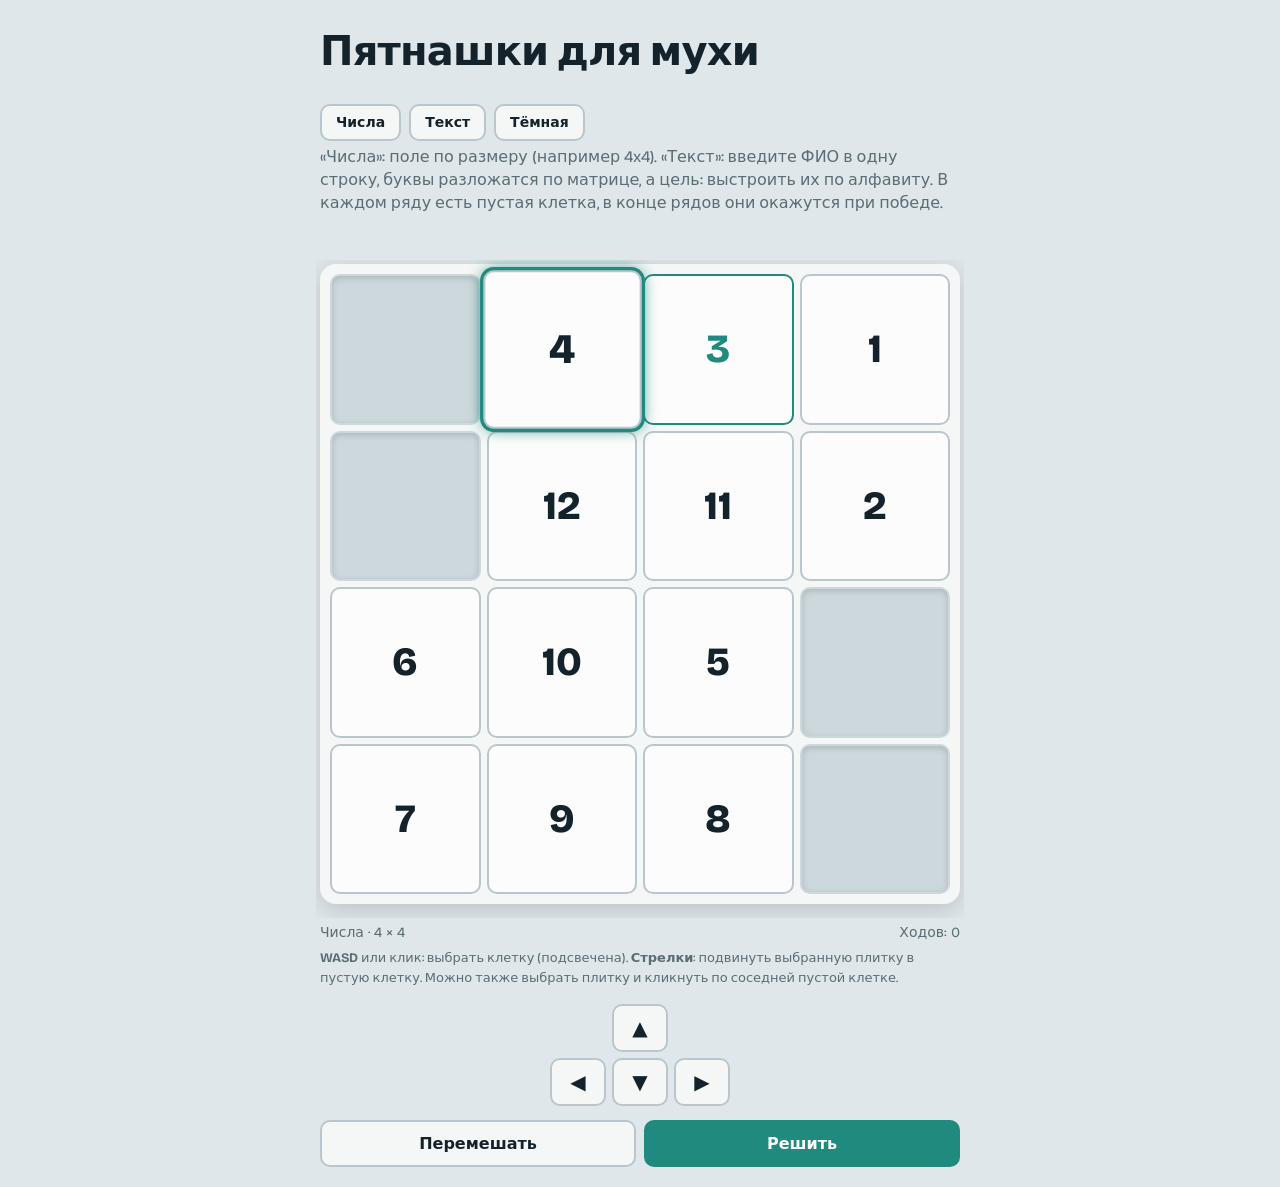
==== index.html @ fc421685 "Add files via upload" ====
<!DOCTYPE html>
<html lang="ru">
<head>
<meta charset="utf-8">
<meta name="viewport" content="width=device-width, initial-scale=1, viewport-fit=cover">
<title>Пятнашки для мухи</title>
<!--
  CHANGELOG
  - Добавлена тёмная тема: переключатель в шапке + автоопределение по prefers-color-scheme,
    выбор запоминается в localStorage. (Dark theme added.)
  - Отдельные меню «Числа» и «Текст»: можно свободно переключаться между режимами.
  - Текст: одна строка (например, ФИО) -> split на буквы -> буквы по индексам раскладываются
    в матрицу; цель: расставить буквы в алфавитном порядке. Регистр всегда ВЕРХНИЙ.
    Размер матрицы подбирается автоматически по количеству букв.
  - Управление: WASD / клик выбирают клетку (курсор), стрелки двигают выбранную плитку,
    есть экранные стрелки для телефонов.
-->
<link rel="stylesheet" href="https://fonts.googleapis.com/css2?family=Bricolage+Grotesque:wght@500;700;800&display=swap">
<style>
/* Светлая тема (по умолчанию) */
:root{--bg:#dfe7ea;--panel:#f4f7f6;--ink:#14232b;--muted:#5b6c74;--tile:#fbfcfb;--tile-edge:#b9c7cc;--hole:#cdd8dc;--accent:#1f8a7d;--accent-ink:#fff;--warn:#b3402f;--shadow:rgba(20,35,43,.18);color-scheme:light}
/* Тёмная тема: выбрана пользователем или системой */
:root[data-theme="dark"]{--bg:#0f1a1f;--panel:#17262d;--ink:#e6eef0;--muted:#8fa3ab;--tile:#223841;--tile-edge:#34505b;--hole:#0c1519;--accent:#47c2b2;--accent-ink:#06211d;--warn:#ff8f7a;--shadow:rgba(0,0,0,.5);color-scheme:dark}
@media (prefers-color-scheme:dark){:root:not([data-theme]){--bg:#0f1a1f;--panel:#17262d;--ink:#e6eef0;--muted:#8fa3ab;--tile:#223841;--tile-edge:#34505b;--hole:#0c1519;--accent:#47c2b2;--accent-ink:#06211d;--warn:#ff8f7a;--shadow:rgba(0,0,0,.5);color-scheme:dark}}
*{box-sizing:border-box}
html,body{margin:0}
body{background:var(--bg);color:var(--ink);font-family:"Bricolage Grotesque",system-ui,-apple-system,"Segoe UI",sans-serif;min-height:100vh;padding:max(20px,env(safe-area-inset-top)) 16px max(20px,env(safe-area-inset-bottom));display:flex;justify-content:center;transition:background .2s,color .2s}
main{width:100%;max-width:640px;min-width:0}
.top{display:flex;justify-content:space-between;align-items:start;gap:12px;flex-wrap:wrap}
h1{font-size:clamp(28px,6vw,40px);font-weight:800;letter-spacing:-.02em;margin:8px 0 4px}
.tools{display:flex;gap:8px;flex-wrap:wrap;margin-top:12px}
.lead{color:var(--muted);margin:4px 0 16px;line-height:1.45}
input[type=text]{font:inherit;font-size:18px;font-weight:700;color:var(--ink);background:var(--bg);border:2px solid var(--tile-edge);border-radius:10px;padding:10px 12px;width:100%}
#fio{text-transform:uppercase}
input:focus-visible,button:focus-visible{outline:3px solid var(--accent);outline-offset:2px}
button{font:inherit;font-weight:700;border-radius:10px;padding:12px 18px;cursor:pointer;background:var(--panel);color:var(--ink);border:2px solid var(--tile-edge)}
button.primary{background:var(--accent);color:var(--accent-ink);border-color:var(--accent)}
button.small{padding:8px 14px;font-size:14px}
button:active{transform:translateY(1px)}
button:disabled{opacity:.5;cursor:not-allowed}
#msg{min-height:1.4em;margin:0 0 10px;font-size:14px;color:var(--muted)}
#msg.err{color:var(--warn)}
#msg.win{color:var(--accent);font-weight:700}
#wrap{overflow-x:auto;padding:4px 4px 14px;margin:0 -4px}
#board{display:grid;gap:6px;padding:10px;background:var(--panel);border-radius:16px;box-shadow:0 6px 24px var(--shadow);user-select:none;-webkit-user-select:none}
.cell{aspect-ratio:1;min-width:0;border-radius:10px;display:flex;align-items:center;justify-content:center;text-align:center;overflow:hidden;font-weight:800;font-size:var(--fs,24px);line-height:1;background:var(--tile);border:2px solid var(--tile-edge);cursor:pointer;transition:transform .12s,box-shadow .12s}
.cell.ok{border-color:var(--accent);color:var(--accent)}
.cell.hole{background:var(--hole);border-color:transparent;box-shadow:inset 0 2px 6px var(--shadow)}
.cell.sel{box-shadow:0 0 0 3px var(--accent),0 0 14px var(--accent);transform:scale(1.05);z-index:1;position:relative}
.cell.hole.sel{box-shadow:inset 0 0 0 3px var(--accent),0 0 10px var(--accent);transform:none}
.hint{margin:8px 0 0;font-size:13px;color:var(--muted);line-height:1.5}
.status{display:flex;justify-content:space-between;gap:12px;margin-top:6px;font-size:14px;color:var(--muted);flex-wrap:wrap}
.actions{display:flex;gap:8px;margin-top:14px;flex-wrap:wrap}
.actions button{flex:1 1 140px}
.pad{display:grid;grid-template-columns:repeat(3,56px);grid-template-rows:repeat(2,48px);gap:6px;margin:16px auto 0;justify-content:center}
.pad button{padding:0;font-size:20px}
.pad .up{grid-column:2;grid-row:1}.pad .lt{grid-column:1;grid-row:2}.pad .dn{grid-column:2;grid-row:2}.pad .rt{grid-column:3;grid-row:2}
.overlay{position:fixed;inset:0;background:rgba(5,12,15,.6);display:none;align-items:center;justify-content:center;padding:20px;z-index:10}
.overlay.open{display:flex}
.dialog{background:var(--panel);border-radius:20px;padding:24px;width:100%;max-width:360px;text-align:center;box-shadow:0 20px 60px var(--shadow)}
.dialog.wide{max-width:520px;text-align:left;max-height:90vh;overflow:auto}
.dialog h2{margin:0 0 6px;font-size:22px}
.dialog p{margin:0 0 14px;color:var(--muted);line-height:1.4}
#preview,#sizeInfo{margin:12px 0;padding:10px;border-radius:10px;background:var(--bg);font-size:14px;color:var(--muted)}
#preview .lbl{margin-top:8px}
#preview .prow{display:flex;flex-wrap:wrap;gap:4px;margin-top:4px}
#preview .chip{padding:1px 6px;border-radius:6px;background:var(--tile);border:1px solid var(--tile-edge);color:var(--ink);font-weight:700;text-align:center;min-width:26px}
#preview .chip small{display:block;font-size:10px;font-weight:500;color:var(--muted)}
#preview .size,#sizeInfo{color:var(--ink);font-weight:700}
#preview.bad .size,#sizeInfo.bad{color:var(--warn)}
.row-btns{display:flex;gap:8px;flex-wrap:wrap}
.row-btns button{flex:1 1 140px}
.sky{position:relative;height:150px;margin-bottom:10px}
#fly{position:absolute;left:50%;top:50%;width:64px;height:64px;margin:-32px 0 0 -32px;animation:orbit 2.4s linear infinite}
#fly svg{width:100%;height:100%;display:block;animation:bob .5s ease-in-out infinite}
.wing{transform-origin:32px 30px;animation:flap .08s linear infinite alternate}
.wing.r{animation-direction:alternate-reverse}
@keyframes orbit{0%{transform:translate(55px,0) rotate(90deg)}25%{transform:translate(0,38px) rotate(180deg)}50%{transform:translate(-55px,0) rotate(270deg)}75%{transform:translate(0,-38px) rotate(360deg)}100%{transform:translate(55px,0) rotate(450deg)}}
@keyframes bob{50%{transform:translateY(-4px)}}
@keyframes flap{from{transform:scaleY(1)}to{transform:scaleY(.35)}}
.track{height:6px;border-radius:3px;background:var(--hole);overflow:hidden;margin-bottom:18px}
.track i{display:block;height:100%;width:35%;background:var(--accent);border-radius:3px;animation:slide 1.3s ease-in-out infinite}
@keyframes slide{0%{margin-left:-35%}100%{margin-left:100%}}
#dialog.done #fly,#dialog.done .track,#dialog.done .sky{display:none}
@media (prefers-reduced-motion:reduce){#fly,#fly svg,.wing,.cell,.track i{animation:none!important;transition:none!important}}
</style>
</head>
<body>
<main>
  <div class="top">
    <h1>Пятнашки для мухи</h1>
    <div class="tools">
      <button id="numBtn" class="small" type="button">Числа</button>
      <button id="textBtn" class="small" type="button">Текст</button>
      <button id="themeBtn" class="small" type="button" aria-label="Переключить тему"></button>
    </div>
  </div>
  <p class="lead">«Числа»: поле по размеру (например 4x4). «Текст»: введите ФИО в одну строку, буквы разложатся по матрице, а цель: выстроить их по алфавиту. В каждом ряду есть пустая клетка, в конце рядов они окажутся при победе.</p>

  <p id="msg" role="status"></p>
  <div id="wrap"><div id="board" aria-label="Игровое поле"></div></div>
  <div class="status"><span id="mode"></span><span>Ходов: <span id="moves">0</span></span></div>
  <p class="hint"><b>WASD</b> или клик: выбрать клетку (подсвечена). <b>Стрелки</b>: подвинуть выбранную плитку в пустую клетку. Можно также выбрать плитку и кликнуть по соседней пустой клетке.</p>

  <div class="pad" aria-label="Экранные стрелки для выбранной плитки">
    <button class="up" data-d="up" type="button" aria-label="Плитка вверх">▲</button>
    <button class="lt" data-d="left" type="button" aria-label="Плитка влево">◀</button>
    <button class="dn" data-d="down" type="button" aria-label="Плитка вниз">▼</button>
    <button class="rt" data-d="right" type="button" aria-label="Плитка вправо">▶</button>
  </div>

  <div class="actions">
    <button id="shuffle" type="button">Перемешать</button>
    <button id="solve" class="primary" type="button">Решить</button>
  </div>
</main>

<!-- Меню «Числа» -->
<div id="numMenu" class="overlay" role="dialog" aria-modal="true" aria-labelledby="numTitle">
  <form class="dialog wide" id="numForm">
    <h2 id="numTitle">Поле из чисел</h2>
    <p>Введите размер: «4x4», «3x5» или просто «4». Формат: строки x столбцы.</p>
    <input id="size" type="text" value="4x4" autocomplete="off" spellcheck="false" aria-label="Размер поля">
    <div id="sizeInfo"></div>
    <div class="row-btns">
      <button id="applyNum" class="primary" type="submit">Создать поле</button>
      <button id="closeNum" type="button">Закрыть</button>
    </div>
  </form>
</div>

<!-- Меню «Текст» -->
<form id="textMenu" class="overlay" role="dialog" aria-modal="true" aria-labelledby="textTitle">
  <div class="dialog wide">
    <h2 id="textTitle">Поле из текста</h2>
    <p>Введите ФИО в одну строку. Оно разобьётся на буквы (верхний регистр), буквы встанут в матрицу по индексам, а цель: расставить их в алфавитном порядке.</p>
    <input id="fio" type="text" value="ИВАНОВ ИВАН ИВАНОВИЧ" autocomplete="off" spellcheck="false" aria-label="Строка с ФИО">
    <div id="preview"></div>
    <div class="row-btns">
      <button id="applyText" class="primary" type="submit">Создать поле</button>
      <button id="closeText" type="button">Закрыть</button>
    </div>
  </div>
</form>

<!-- Окно «муха думает» -->
<div id="modal" class="overlay" role="dialog" aria-modal="true" aria-labelledby="mtitle">
  <div class="dialog" id="dialog">
    <div class="sky">
      <div id="fly">
        <svg viewBox="0 0 64 64" aria-hidden="true">
          <g class="wing"><ellipse cx="18" cy="24" rx="15" ry="8" fill="#9fd6e8" fill-opacity=".75" stroke="#5b8fa3" transform="rotate(-25 18 24)"/></g>
          <g class="wing r"><ellipse cx="46" cy="24" rx="15" ry="8" fill="#9fd6e8" fill-opacity=".75" stroke="#5b8fa3" transform="rotate(25 46 24)"/></g>
          <ellipse cx="32" cy="42" rx="10" ry="15" fill="#2a3a3f"/>
          <ellipse cx="32" cy="26" rx="9" ry="8" fill="#3b4f55"/>
          <circle cx="27" cy="22" r="5" fill="#c8392b"/><circle cx="37" cy="22" r="5" fill="#c8392b"/>
          <circle cx="26" cy="21" r="1.4" fill="#fff"/><circle cx="36" cy="21" r="1.4" fill="#fff"/>
        </svg>
      </div>
    </div>
    <h2 id="mtitle">Муха думает</h2>
    <p id="mtext">Ищет решение, это может занять время.</p>
    <div class="track"><i></i></div>
    <button id="cancel" type="button" style="width:100%">Отмена</button>
  </div>
</div>

<script>
(function(){
  var MAX_ROWS=12, MAX_NUM_COLS=12, MAX_LETTERS=120, MIN_CELL=34;
  var rows=4, cols=4, goal=[], grid=[], moves=0, solving=null, sel=[0,0];
  var textMode=false, startRows=null, modeLabel='Числа';
  var $=function(id){return document.getElementById(id)};
  var board=$('board'), msg=$('msg'), root=document.documentElement;
  function say(t,cls){msg.textContent=t||'';msg.className=cls||''}
  function openDlg(id){$(id).classList.add('open')}
  function closeDlg(id){$(id).classList.remove('open')}

  /* ---------- Тема (светлая / тёмная) ---------- */
  function applyTheme(t){
    root.setAttribute('data-theme',t);
    $('themeBtn').textContent=t==='dark'?'Светлая':'Тёмная';
  }
  var saved=null;
  try{saved=localStorage.getItem('theme')}catch(e){}
  applyTheme(saved||(window.matchMedia&&matchMedia('(prefers-color-scheme:dark)').matches?'dark':'light'));
  $('themeBtn').addEventListener('click',function(){
    var t=root.getAttribute('data-theme')==='dark'?'light':'dark';
    applyTheme(t);
    try{localStorage.setItem('theme',t)}catch(e){}
  });

  /* ---------- Цель и генерация ---------- */
  function setGoal(goalRows){
    rows=goalRows.length;
    cols=Math.max.apply(null,goalRows.map(function(r){return r.length}))+1;  // +1 = пустая клетка
    goal=goalRows.map(function(r){var row=r.slice();while(row.length<cols)row.push('');return row});
  }
  function numberGoal(r,c){
    var k=1,out=[];
    for(var i=0;i<r;i++){var row=[];for(var j=0;j<c-1;j++)row.push(String(k++));out.push(row)}
    return out;
  }
  function isSolved(){
    for(var i=0;i<rows;i++)for(var j=0;j<cols;j++) if(grid[i][j]!==goal[i][j]) return false;
    return true;
  }
  function firstTile(){
    for(var i=0;i<rows;i++)for(var j=0;j<cols;j++) if(grid[i][j]!=='') return [i,j];
    return [0,0];
  }
  // случайно расставляет пустые клетки внутри ряда; плитки идут в заданном порядке
  function placeRow(tiles){
    var blanks=cols-tiles.length,pos=[],j;
    for(j=0;j<cols;j++)pos.push(j);
    for(j=cols-1;j>0;j--){var q=Math.floor(Math.random()*(j+1));var t=pos[j];pos[j]=pos[q];pos[q]=t}
    var isBlank={};for(j=0;j<blanks;j++)isBlank[pos[j]]=true;
    var row=[],k=0;
    for(j=0;j<cols;j++) row.push(isBlank[j]?'':tiles[k++]);
    return row;
  }
  function generate(){
    var i,j;
    if(textMode){
      // буквы идут по индексам слева направо, сверху вниз; пустые клетки случайно
      grid=startRows.map(placeRow);
    }else{
      var pool=[];
      goal.forEach(function(r){r.forEach(function(v){if(v)pool.push(v)})});
      for(i=pool.length-1;i>0;i--){j=Math.floor(Math.random()*(i+1));var t=pool[i];pool[i]=pool[j];pool[j]=t}
      var k=0;grid=[];
      for(i=0;i<rows;i++){
        var cnt=0;goal[i].forEach(function(v){if(v)cnt++});
        grid.push(placeRow(pool.slice(k,k+cnt)));k+=cnt;
      }
      if(isSolved()&&pool.length>2) return generate();
    }
    moves=0;sel=firstTile();
  }

  /* ---------- Отрисовка ---------- */
  function render(){
    board.style.gridTemplateColumns='repeat('+cols+',minmax('+MIN_CELL+'px,1fr))';
    board.style.minWidth=(cols*MIN_CELL+(cols-1)*6+20)+'px';
    board.innerHTML='';
    var maxLen=1;
    for(var i=0;i<rows;i++)for(var j=0;j<cols;j++){
      var v=grid[i][j],d=document.createElement('div');
      d.dataset.i=i;d.dataset.j=j;
      d.className='cell'+(v===''?' hole':(v===goal[i][j]?' ok':''))+(sel[0]===i&&sel[1]===j?' sel':'');
      if(v!==''){d.textContent=v;if(v.length>maxLen)maxLen=v.length}
      board.appendChild(d);
    }
    var cw=(board.clientWidth-20-6*(cols-1))/cols;
    board.style.setProperty('--fs',Math.max(11,Math.min(40,cw/(maxLen*0.62+0.9)))+'px');
    $('moves').textContent=moves;
    $('mode').textContent=modeLabel+' · '+rows+' × '+cols;
  }
  window.addEventListener('resize',render);
  function afterMove(){
    render();
    if(isSolved()) say('Собрано за '+moves+' ходов.','win'); else say('');
  }
  function inside(a,b){return a>=0&&b>=0&&a<rows&&b<cols}

  /* ---------- Управление ---------- */
  // WASD: курсор выбирает клетку
  function moveSel(di,dj){
    if(solving) return;
    var a=sel[0]+di,b=sel[1]+dj;
    if(!inside(a,b)) return;
    sel=[a,b];render();
  }
  // Стрелки: выбранная плитка уходит в соседнюю пустую клетку, выбор следует за ней
  function moveTile(di,dj){
    if(solving) return;
    var i=sel[0],j=sel[1],a=i+di,b=j+dj;
    if(grid[i][j]===''){say('Сначала выберите плитку (WASD или клик).','err');return}
    if(!inside(a,b)||grid[a][b]!=='') return;
    grid[a][b]=grid[i][j];grid[i][j]='';
    sel=[a,b];moves++;afterMove();
  }
  // Программный ход (для решателя): плитка (i,j) уходит в любую соседнюю пустую
  function slide(i,j){
    var d=[[0,1],[0,-1],[1,0],[-1,0]];
    for(var n=0;n<4;n++){
      var a=i+d[n][0],b=j+d[n][1];
      if(inside(a,b)&&grid[a][b]===''&&grid[i][j]!==''){
        grid[a][b]=grid[i][j];grid[i][j]='';
        if(sel[0]===i&&sel[1]===j) sel=[a,b];
        moves++;afterMove();return true;
      }
    }
    return false;
  }
  board.addEventListener('click',function(e){
    var c=e.target.closest('.cell');
    if(!c||solving) return;
    var i=+c.dataset.i,j=+c.dataset.j,si=sel[0],sj=sel[1];
    var selIsTile=grid[si][sj]!=='';
    if(grid[i][j]===''){
      // клик по пустой клетке рядом с выбранной плиткой двигает её
      if(selIsTile&&Math.abs(i-si)+Math.abs(j-sj)===1){moveTile(i-si,j-sj);return}
      sel=[i,j];render();return;
    }
    if(i===si&&j===sj){
      // повторный клик по выбранной плитке: двигаем, если выход один
      var exits=[[0,1],[0,-1],[1,0],[-1,0]].filter(function(d){return inside(i+d[0],j+d[1])&&grid[i+d[0]][j+d[1]]===''});
      if(exits.length===1){moveTile(exits[0][0],exits[0][1]);return}
    }
    sel=[i,j];render();
  });

  var MOVE={ArrowUp:[-1,0],ArrowDown:[1,0],ArrowLeft:[0,-1],ArrowRight:[0,1]};
  var CURSOR={w:[-1,0],s:[1,0],a:[0,-1],d:[0,1],'ц':[-1,0],'ы':[1,0],'ф':[0,-1],'в':[0,1]};
  document.addEventListener('keydown',function(e){
    if(e.key==='Escape'){
      if($('modal').classList.contains('open')) $('cancel').click();
      else Array.prototype.forEach.call(document.querySelectorAll('.overlay.open'),function(o){o.classList.remove('open')});
      return;
    }
    if(document.querySelector('.overlay.open')||e.ctrlKey||e.metaKey||e.altKey) return;
    var tag=(e.target.tagName||'').toLowerCase();
    if(tag==='input'||tag==='textarea') return;
    var k=e.key.length===1?e.key.toLowerCase():e.key;
    if(MOVE[k]){e.preventDefault();moveTile(MOVE[k][0],MOVE[k][1])}
    else if(CURSOR[k]){e.preventDefault();moveSel(CURSOR[k][0],CURSOR[k][1])}
  });
  var PAD={up:[-1,0],down:[1,0],left:[0,-1],right:[0,1]};
  Array.prototype.forEach.call(document.querySelectorAll('.pad button'),function(b){
    b.addEventListener('click',function(){moveTile(PAD[b.dataset.d][0],PAD[b.dataset.d][1])});
  });
  $('shuffle').addEventListener('click',function(){if(solving)return;generate();render();say('')});

  /* ---------- Меню «Числа» ---------- */
  function parseSize(s){
    var n=(s.match(/\d+/g)||[]).map(Number);
    if(n.length<1||n.length>2) return {error:'Не понял размер. Пример: 4x4, 3x5 или 4.'};
    var r=n[0],c=n.length===2?n[1]:n[0];
    if(r<2||c<2) return {error:'Минимум 2 строки и 2 столбца.'};
    if(r>MAX_ROWS||c>MAX_NUM_COLS) return {error:'Максимум '+MAX_ROWS+' × '+MAX_NUM_COLS+'.'};
    return {r:r,c:c};
  }
  function updateSizeInfo(){
    var p=parseSize($('size').value),box=$('sizeInfo');
    box.className=p.error?'bad':'';
    box.textContent=p.error||('Поле '+p.r+' × '+p.c+', чисел: '+p.r*(p.c-1));
    $('applyNum').disabled=!!p.error;
    return p;
  }
  $('numBtn').addEventListener('click',function(){openDlg('numMenu');updateSizeInfo();$('size').focus();$('size').select()});
  $('closeNum').addEventListener('click',function(){closeDlg('numMenu')});
  $('size').addEventListener('input',updateSizeInfo);
  $('numForm').addEventListener('submit',function(e){
    e.preventDefault();
    var p=updateSizeInfo();
    if(p.error) return;
    textMode=false;modeLabel='Числа';
    setGoal(numberGoal(p.r,p.c));generate();render();
    closeDlg('numMenu');
    say('Создано числовое поле '+rows+' × '+cols+'.');
  });

  /* ---------- Меню «Текст»: split -> матрица по индексам -> алфавитная цель ---------- */
  function splitLetters(s){
    // 1) верхний регистр, 2) выбрасываем всё кроме букв и цифр, 3) split на символы
    return Array.from(s.toUpperCase().replace(/[^\p{L}\p{N}]/gu,''));
  }
  function byAlphabet(a,b){return a.localeCompare(b,'ru')}   // Ё идёт после Е
  // подбирает размер матрицы по числу букв: поле ближе к квадрату, лишних пустых клеток минимум
  function planCounts(n){
    var best=null;
    for(var r=2;r<=MAX_ROWS;r++){
      var k=Math.ceil(n/r),cost=Math.abs(r-(k+1))*10+(r*k-n);
      if(!best||cost<best.cost) best={r:r,cost:cost};
    }
    var base=Math.floor(n/best.r),extra=n%best.r,counts=[];
    for(var i=0;i<best.r;i++) counts.push(base+(i<extra?1:0));
    return counts;
  }
  function chunk(arr,counts){
    var out=[],p=0;
    counts.forEach(function(c){out.push(arr.slice(p,p+c));p+=c});
    return out;
  }
  function textPlan(){
    var letters=splitLetters($('fio').value);
    if(letters.length<2) return {error:'Нужно минимум 2 буквы.',letters:letters};
    if(letters.length>MAX_LETTERS) return {error:'Слишком длинная строка: максимум '+MAX_LETTERS+' символов.',letters:letters};
    var counts=planCounts(letters.length);
    return {letters:letters,sorted:letters.slice().sort(byAlphabet),counts:counts};
  }
  function chips(arr,withIdx){
    var row=document.createElement('div');row.className='prow';
    arr.forEach(function(t,i){
      var c=document.createElement('span');c.className='chip';c.textContent=t;
      if(withIdx){var s=document.createElement('small');s.textContent=i;c.appendChild(s)}
      row.appendChild(c);
    });
    return row;
  }
  function updatePreview(){
    var p=textPlan(),box=$('preview');
    box.className=p.error?'bad':'';box.innerHTML='';
    var size=document.createElement('div');size.className='size';
    var maxCnt=p.counts?Math.max.apply(null,p.counts):0;
    size.textContent=p.error||('Букв: '+p.letters.length+'. Матрица: '+p.counts.length+' × '+(maxCnt+1));
    box.appendChild(size);
    if(!p.error){
      var a=document.createElement('div');a.className='lbl';a.textContent='Split и индексы:';box.appendChild(a);
      box.appendChild(chips(p.letters,true));
      var b=document.createElement('div');b.className='lbl';b.textContent='Цель (по алфавиту):';box.appendChild(b);
      box.appendChild(chips(p.sorted,false));
    }
    $('applyText').disabled=!!p.error;
    return p;
  }
  $('textBtn').addEventListener('click',function(){openDlg('textMenu');updatePreview();$('fio').focus();$('fio').select()});
  $('closeText').addEventListener('click',function(){closeDlg('textMenu')});
  $('fio').addEventListener('input',function(){
    var s=this.selectionStart;
    this.value=this.value.toUpperCase();          // регистр всегда верхний
    try{this.setSelectionRange(s,s)}catch(e){}
    updatePreview();
  });
  $('textMenu').addEventListener('submit',function(e){
    e.preventDefault();
    var p=updatePreview();
    if(p.error) return;
    textMode=true;modeLabel='Текст';
    startRows=chunk(p.letters,p.counts);           // буквы по индексам
    setGoal(chunk(p.sorted,p.counts));             // цель: те же буквы по алфавиту
    generate();render();
    closeDlg('textMenu');
    say('Поле '+rows+' × '+cols+': '+p.letters.length+' букв, цель: алфавитный порядок.');
  });

  /* ---------- Решатель ----------
     Сюда подключается «мозг мухи».
     window.flySolver = async function(state, signal){ return [[i,j], ...] }
     state = {rows, cols, grid, goal} (пустая клетка = '', все буквы в верхнем регистре);
     результат: координаты плиток, которые нужно сдвинуть, в порядке ходов
     (плитка уходит в соседнюю пустую клетку).
     signal — AbortSignal, срабатывает по кнопке «Отмена». */
  function wait(ms,signal){
    return new Promise(function(res,rej){
      var t=setTimeout(res,ms);
      signal.addEventListener('abort',function(){clearTimeout(t);rej(new DOMException('abort','AbortError'))});
    });
  }
  function openModal(){$('dialog').classList.remove('done');$('mtitle').textContent='Муха думает';$('mtext').textContent='Ищет решение, это может занять время.';$('cancel').textContent='Отмена';openDlg('modal');$('cancel').focus()}
  function copy(a){return a.map(function(r){return r.slice()})}

  $('solve').addEventListener('click',async function(){
    if(solving) return;
    if(isSolved()){say('Уже собрано.','win');return}
    var ctl=new AbortController();solving=ctl;
    $('solve').disabled=true;openModal();
    try{
      var plan=null;
      if(typeof window.flySolver==='function'){
        plan=await window.flySolver({rows:rows,cols:cols,grid:copy(grid),goal:copy(goal)},ctl.signal);
      }else{
        await wait(4000,ctl.signal);
      }
      if(!plan){
        $('dialog').classList.add('done');
        $('mtitle').textContent='Мозг мухи ещё не подключён';
        $('mtext').textContent='Здесь появится решение, когда муху научат играть.';
        $('cancel').textContent='Закрыть';
        return;
      }
      closeDlg('modal');
      for(var s=0;s<plan.length;s++){
        if(ctl.signal.aborted) break;
        slide(plan[s][0],plan[s][1]);
        await wait(250,ctl.signal);
      }
    }catch(err){
      if(err&&err.name!=='AbortError'){say('Ошибка решателя: '+err.message,'err');closeDlg('modal')}
    }finally{
      solving=null;$('solve').disabled=false;
    }
  });
  $('cancel').addEventListener('click',function(){
    if(solving) solving.abort();
    closeDlg('modal');
  });

  /* ---------- Старт ---------- */
  setGoal(numberGoal(4,4));generate();render();
})();
</script>
</body>
</html>
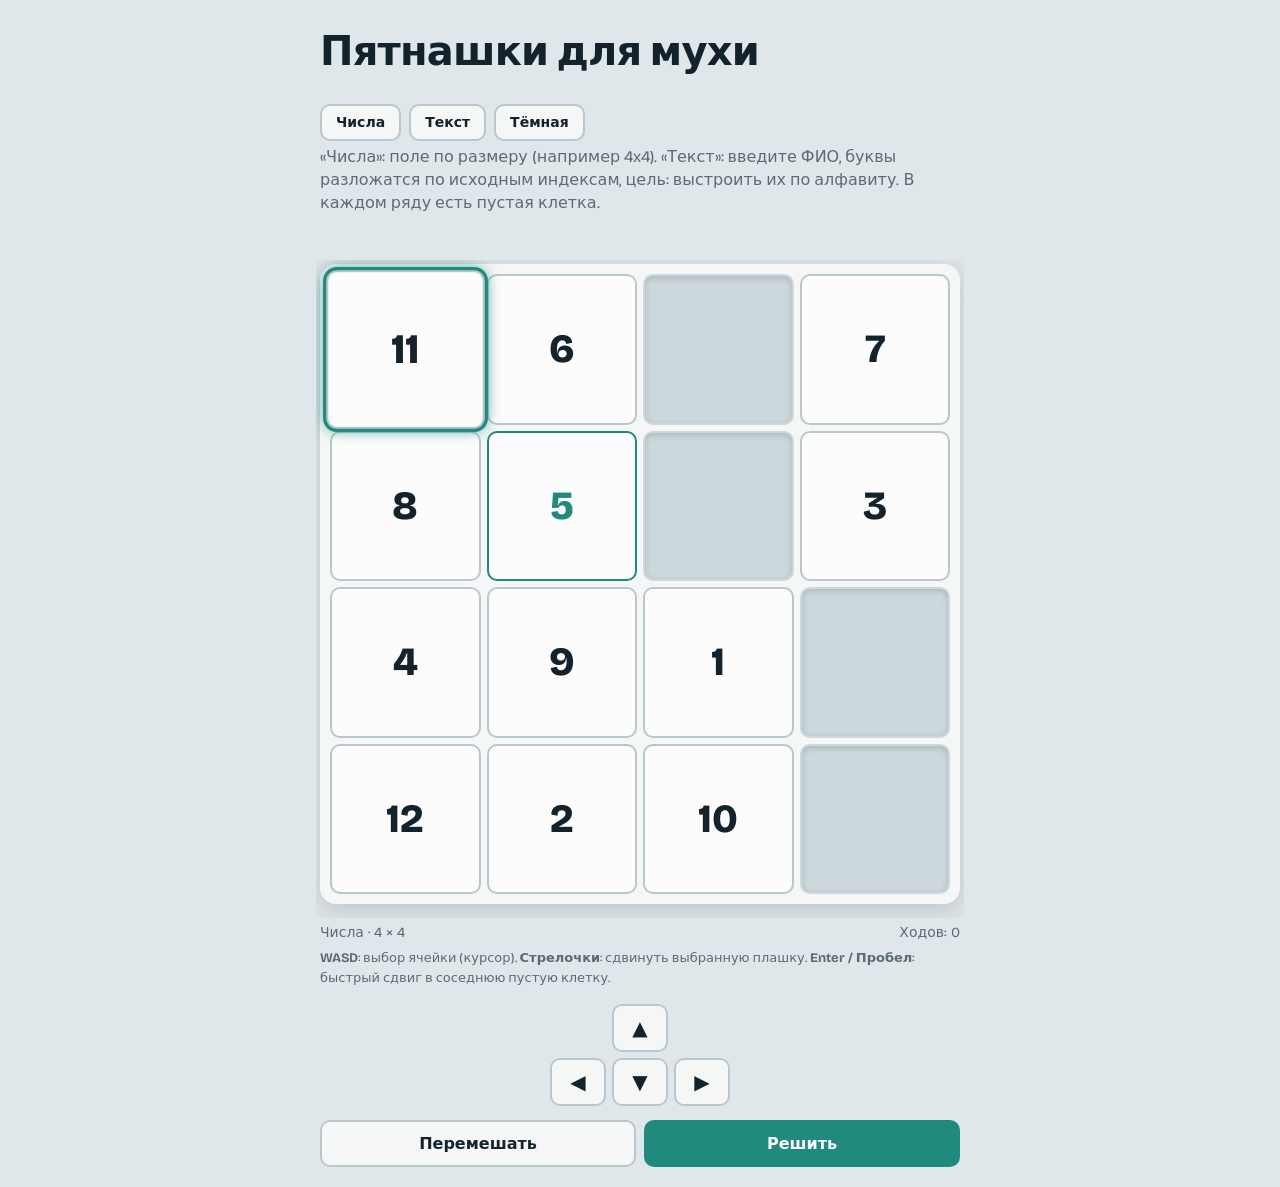
==== commit 94eb7f55: "Update index.html" ====
--- a/index.html
+++ b/index.html
@@ -4,22 +4,11 @@
 <meta charset="utf-8">
 <meta name="viewport" content="width=device-width, initial-scale=1, viewport-fit=cover">
 <title>Пятнашки для мухи</title>
-<!--
-  CHANGELOG
-  - Добавлена тёмная тема: переключатель в шапке + автоопределение по prefers-color-scheme,
-    выбор запоминается в localStorage. (Dark theme added.)
-  - Отдельные меню «Числа» и «Текст»: можно свободно переключаться между режимами.
-  - Текст: одна строка (например, ФИО) -> split на буквы -> буквы по индексам раскладываются
-    в матрицу; цель: расставить буквы в алфавитном порядке. Регистр всегда ВЕРХНИЙ.
-    Размер матрицы подбирается автоматически по количеству букв.
-  - Управление: WASD / клик выбирают клетку (курсор), стрелки двигают выбранную плитку,
-    есть экранные стрелки для телефонов.
--->
 <link rel="stylesheet" href="https://fonts.googleapis.com/css2?family=Bricolage+Grotesque:wght@500;700;800&display=swap">
 <style>
 /* Светлая тема (по умолчанию) */
 :root{--bg:#dfe7ea;--panel:#f4f7f6;--ink:#14232b;--muted:#5b6c74;--tile:#fbfcfb;--tile-edge:#b9c7cc;--hole:#cdd8dc;--accent:#1f8a7d;--accent-ink:#fff;--warn:#b3402f;--shadow:rgba(20,35,43,.18);color-scheme:light}
-/* Тёмная тема: выбрана пользователем или системой */
+/* Тёмная тема */
 :root[data-theme="dark"]{--bg:#0f1a1f;--panel:#17262d;--ink:#e6eef0;--muted:#8fa3ab;--tile:#223841;--tile-edge:#34505b;--hole:#0c1519;--accent:#47c2b2;--accent-ink:#06211d;--warn:#ff8f7a;--shadow:rgba(0,0,0,.5);color-scheme:dark}
 @media (prefers-color-scheme:dark){:root:not([data-theme]){--bg:#0f1a1f;--panel:#17262d;--ink:#e6eef0;--muted:#8fa3ab;--tile:#223841;--tile-edge:#34505b;--hole:#0c1519;--accent:#47c2b2;--accent-ink:#06211d;--warn:#ff8f7a;--shadow:rgba(0,0,0,.5);color-scheme:dark}}
 *{box-sizing:border-box}
@@ -30,8 +19,7 @@
 h1{font-size:clamp(28px,6vw,40px);font-weight:800;letter-spacing:-.02em;margin:8px 0 4px}
 .tools{display:flex;gap:8px;flex-wrap:wrap;margin-top:12px}
 .lead{color:var(--muted);margin:4px 0 16px;line-height:1.45}
-input[type=text]{font:inherit;font-size:18px;font-weight:700;color:var(--ink);background:var(--bg);border:2px solid var(--tile-edge);border-radius:10px;padding:10px 12px;width:100%}
-#fio{text-transform:uppercase}
+input[type=text]{font:inherit;font-size:18px;font-weight:700;color:var(--ink);background:var(--bg);border:2px solid var(--tile-edge);border-radius:10px;padding:10px 12px;width:100%;text-transform:uppercase}
 input:focus-visible,button:focus-visible{outline:3px solid var(--accent);outline-offset:2px}
 button{font:inherit;font-weight:700;border-radius:10px;padding:12px 18px;cursor:pointer;background:var(--panel);color:var(--ink);border:2px solid var(--tile-edge)}
 button.primary{background:var(--accent);color:var(--accent-ink);border-color:var(--accent)}
@@ -95,12 +83,12 @@
       <button id="themeBtn" class="small" type="button" aria-label="Переключить тему"></button>
     </div>
   </div>
-  <p class="lead">«Числа»: поле по размеру (например 4x4). «Текст»: введите ФИО в одну строку, буквы разложатся по матрице, а цель: выстроить их по алфавиту. В каждом ряду есть пустая клетка, в конце рядов они окажутся при победе.</p>
+  <p class="lead">«Числа»: поле по размеру (например 4x4). «Текст»: введите ФИО, буквы разложатся по исходным индексам, цель: выстроить их по алфавиту. В каждом ряду есть пустая клетка.</p>
 
   <p id="msg" role="status"></p>
   <div id="wrap"><div id="board" aria-label="Игровое поле"></div></div>
   <div class="status"><span id="mode"></span><span>Ходов: <span id="moves">0</span></span></div>
-  <p class="hint"><b>WASD</b> или клик: выбрать клетку (подсвечена). <b>Стрелки</b>: подвинуть выбранную плитку в пустую клетку. Можно также выбрать плитку и кликнуть по соседней пустой клетке.</p>
+  <p class="hint"><b>WASD</b>: выбор ячейки (курсор). <b>Стрелочки</b>: сдвинуть выбранную плашку. <b>Enter / Пробел</b>: быстрый сдвиг в соседнюю пустую клетку.</p>
 
   <div class="pad" aria-label="Экранные стрелки для выбранной плитки">
     <button class="up" data-d="up" type="button" aria-label="Плитка вверх">▲</button>
@@ -115,7 +103,6 @@
   </div>
 </main>
 
-<!-- Меню «Числа» -->
 <div id="numMenu" class="overlay" role="dialog" aria-modal="true" aria-labelledby="numTitle">
   <form class="dialog wide" id="numForm">
     <h2 id="numTitle">Поле из чисел</h2>
@@ -129,11 +116,10 @@
   </form>
 </div>
 
-<!-- Меню «Текст» -->
 <form id="textMenu" class="overlay" role="dialog" aria-modal="true" aria-labelledby="textTitle">
   <div class="dialog wide">
     <h2 id="textTitle">Поле из текста</h2>
-    <p>Введите ФИО в одну строку. Оно разобьётся на буквы (верхний регистр), буквы встанут в матрицу по индексам, а цель: расставить их в алфавитном порядке.</p>
+    <p>Введите строку. Она разобьётся на буквы (всегда в ВЕРХНЕМ РЕГИСТРЕ), встанет в матрицу по исходным индексам. Цель: расставить в алфавитном порядке.</p>
     <input id="fio" type="text" value="ИВАНОВ ИВАН ИВАНОВИЧ" autocomplete="off" spellcheck="false" aria-label="Строка с ФИО">
     <div id="preview"></div>
     <div class="row-btns">
@@ -143,7 +129,6 @@
   </div>
 </form>
 
-<!-- Окно «муха думает» -->
 <div id="modal" class="overlay" role="dialog" aria-modal="true" aria-labelledby="mtitle">
   <div class="dialog" id="dialog">
     <div class="sky">
@@ -176,7 +161,6 @@
   function openDlg(id){$(id).classList.add('open')}
   function closeDlg(id){$(id).classList.remove('open')}
 
-  /* ---------- Тема (светлая / тёмная) ---------- */
   function applyTheme(t){
     root.setAttribute('data-theme',t);
     $('themeBtn').textContent=t==='dark'?'Светлая':'Тёмная';
@@ -190,26 +174,28 @@
     try{localStorage.setItem('theme',t)}catch(e){}
   });
 
-  /* ---------- Цель и генерация ---------- */
   function setGoal(goalRows){
     rows=goalRows.length;
-    cols=Math.max.apply(null,goalRows.map(function(r){return r.length}))+1;  // +1 = пустая клетка
+    cols=Math.max.apply(null,goalRows.map(function(r){return r.length}))+1;
     goal=goalRows.map(function(r){var row=r.slice();while(row.length<cols)row.push('');return row});
   }
+  
   function numberGoal(r,c){
     var k=1,out=[];
     for(var i=0;i<r;i++){var row=[];for(var j=0;j<c-1;j++)row.push(String(k++));out.push(row)}
     return out;
   }
+  
   function isSolved(){
     for(var i=0;i<rows;i++)for(var j=0;j<cols;j++) if(grid[i][j]!==goal[i][j]) return false;
     return true;
   }
+  
   function firstTile(){
     for(var i=0;i<rows;i++)for(var j=0;j<cols;j++) if(grid[i][j]!=='') return [i,j];
     return [0,0];
   }
-  // случайно расставляет пустые клетки внутри ряда; плитки идут в заданном порядке
+  
   function placeRow(tiles){
     var blanks=cols-tiles.length,pos=[],j;
     for(j=0;j<cols;j++)pos.push(j);
@@ -219,26 +205,32 @@
     for(j=0;j<cols;j++) row.push(isBlank[j]?'':tiles[k++]);
     return row;
   }
+  
   function generate(){
     var i,j;
     if(textMode){
-      // буквы идут по индексам слева направо, сверху вниз; пустые клетки случайно
+      // Стартовое состояние: буквы по индексам
       grid=startRows.map(placeRow);
     }else{
       var pool=[];
       goal.forEach(function(r){r.forEach(function(v){if(v)pool.push(v)})});
-      for(i=pool.length-1;i>0;i--){j=Math.floor(Math.random()*(i+1));var t=pool[i];pool[i]=pool[j];pool[j]=t}
+      // Надежное перемешивание пула
+      for(i=pool.length-1;i>0;i--){
+          j=Math.floor(Math.random()*(i+1));
+          var t=pool[i];pool[i]=pool[j];pool[j]=t;
+      }
       var k=0;grid=[];
       for(i=0;i<rows;i++){
         var cnt=0;goal[i].forEach(function(v){if(v)cnt++});
-        grid.push(placeRow(pool.slice(k,k+cnt)));k+=cnt;
+        grid.push(placeRow(pool.slice(k,k+cnt)));
+        k+=cnt;
       }
       if(isSolved()&&pool.length>2) return generate();
     }
-    moves=0;sel=firstTile();
-  }
-
-  /* ---------- Отрисовка ---------- */
+    moves=0;
+    sel=firstTile();
+  }
+
   function render(){
     board.style.gridTemplateColumns='repeat('+cols+',minmax('+MIN_CELL+'px,1fr))';
     board.style.minWidth=(cols*MIN_CELL+(cols-1)*6+20)+'px';
@@ -257,30 +249,43 @@
     $('mode').textContent=modeLabel+' · '+rows+' × '+cols;
   }
   window.addEventListener('resize',render);
+  
   function afterMove(){
     render();
     if(isSolved()) say('Собрано за '+moves+' ходов.','win'); else say('');
   }
+  
   function inside(a,b){return a>=0&&b>=0&&a<rows&&b<cols}
 
-  /* ---------- Управление ---------- */
-  // WASD: курсор выбирает клетку
+  // Перемещение курсора (WASD)
   function moveSel(di,dj){
     if(solving) return;
     var a=sel[0]+di,b=sel[1]+dj;
     if(!inside(a,b)) return;
     sel=[a,b];render();
   }
-  // Стрелки: выбранная плитка уходит в соседнюю пустую клетку, выбор следует за ней
+  
+  // Перемещение самой плашки в указанном направлении (Стрелочки)
   function moveTile(di,dj){
     if(solving) return;
     var i=sel[0],j=sel[1],a=i+di,b=j+dj;
-    if(grid[i][j]===''){say('Сначала выберите плитку (WASD или клик).','err');return}
+    if(grid[i][j]===''){say('Сначала выберите плашку (WASD или клик).','err');return}
     if(!inside(a,b)||grid[a][b]!=='') return;
     grid[a][b]=grid[i][j];grid[i][j]='';
     sel=[a,b];moves++;afterMove();
   }
-  // Программный ход (для решателя): плитка (i,j) уходит в любую соседнюю пустую
+
+  // Быстрый сдвиг по Enter / Пробелу, если плашке есть только один путь
+  function quickMoveSelected() {
+      if(solving) return;
+      var i=sel[0], j=sel[1];
+      if(grid[i][j] === '') return;
+      var exits = [[0,1],[0,-1],[1,0],[-1,0]].filter(function(d){
+          return inside(i+d[0], j+d[1]) && grid[i+d[0]][j+d[1]] === '';
+      });
+      if(exits.length === 1) moveTile(exits[0][0], exits[0][1]);
+  }
+
   function slide(i,j){
     var d=[[0,1],[0,-1],[1,0],[-1,0]];
     for(var n=0;n<4;n++){
@@ -293,24 +298,24 @@
     }
     return false;
   }
+  
   board.addEventListener('click',function(e){
     var c=e.target.closest('.cell');
     if(!c||solving) return;
     var i=+c.dataset.i,j=+c.dataset.j,si=sel[0],sj=sel[1];
     var selIsTile=grid[si][sj]!=='';
     if(grid[i][j]===''){
-      // клик по пустой клетке рядом с выбранной плиткой двигает её
       if(selIsTile&&Math.abs(i-si)+Math.abs(j-sj)===1){moveTile(i-si,j-sj);return}
       sel=[i,j];render();return;
     }
     if(i===si&&j===sj){
-      // повторный клик по выбранной плитке: двигаем, если выход один
       var exits=[[0,1],[0,-1],[1,0],[-1,0]].filter(function(d){return inside(i+d[0],j+d[1])&&grid[i+d[0]][j+d[1]]===''});
       if(exits.length===1){moveTile(exits[0][0],exits[0][1]);return}
     }
     sel=[i,j];render();
   });
 
+  // Строго разделенное управление
   var MOVE={ArrowUp:[-1,0],ArrowDown:[1,0],ArrowLeft:[0,-1],ArrowRight:[0,1]};
   var CURSOR={w:[-1,0],s:[1,0],a:[0,-1],d:[0,1],'ц':[-1,0],'ы':[1,0],'ф':[0,-1],'в':[0,1]};
   document.addEventListener('keydown',function(e){
@@ -322,17 +327,20 @@
     if(document.querySelector('.overlay.open')||e.ctrlKey||e.metaKey||e.altKey) return;
     var tag=(e.target.tagName||'').toLowerCase();
     if(tag==='input'||tag==='textarea') return;
+    
     var k=e.key.length===1?e.key.toLowerCase():e.key;
-    if(MOVE[k]){e.preventDefault();moveTile(MOVE[k][0],MOVE[k][1])}
-    else if(CURSOR[k]){e.preventDefault();moveSel(CURSOR[k][0],CURSOR[k][1])}
-  });
+    if(MOVE[e.key]){ e.preventDefault(); moveTile(MOVE[e.key][0],MOVE[e.key][1]); }
+    else if(CURSOR[k]){ e.preventDefault(); moveSel(CURSOR[k][0],CURSOR[k][1]); }
+    else if(e.key==='Enter'||e.key===' '){ e.preventDefault(); quickMoveSelected(); }
+  });
+  
   var PAD={up:[-1,0],down:[1,0],left:[0,-1],right:[0,1]};
   Array.prototype.forEach.call(document.querySelectorAll('.pad button'),function(b){
     b.addEventListener('click',function(){moveTile(PAD[b.dataset.d][0],PAD[b.dataset.d][1])});
   });
+  
   $('shuffle').addEventListener('click',function(){if(solving)return;generate();render();say('')});
 
-  /* ---------- Меню «Числа» ---------- */
   function parseSize(s){
     var n=(s.match(/\d+/g)||[]).map(Number);
     if(n.length<1||n.length>2) return {error:'Не понял размер. Пример: 4x4, 3x5 или 4.'};
@@ -341,6 +349,7 @@
     if(r>MAX_ROWS||c>MAX_NUM_COLS) return {error:'Максимум '+MAX_ROWS+' × '+MAX_NUM_COLS+'.'};
     return {r:r,c:c};
   }
+  
   function updateSizeInfo(){
     var p=parseSize($('size').value),box=$('sizeInfo');
     box.className=p.error?'bad':'';
@@ -348,26 +357,28 @@
     $('applyNum').disabled=!!p.error;
     return p;
   }
+  
   $('numBtn').addEventListener('click',function(){openDlg('numMenu');updateSizeInfo();$('size').focus();$('size').select()});
   $('closeNum').addEventListener('click',function(){closeDlg('numMenu')});
   $('size').addEventListener('input',updateSizeInfo);
+  
   $('numForm').addEventListener('submit',function(e){
     e.preventDefault();
     var p=updateSizeInfo();
     if(p.error) return;
     textMode=false;modeLabel='Числа';
-    setGoal(numberGoal(p.r,p.c));generate();render();
+    setGoal(numberGoal(p.r,p.c));
+    generate();
+    render();
     closeDlg('numMenu');
     say('Создано числовое поле '+rows+' × '+cols+'.');
   });
 
-  /* ---------- Меню «Текст»: split -> матрица по индексам -> алфавитная цель ---------- */
   function splitLetters(s){
-    // 1) верхний регистр, 2) выбрасываем всё кроме букв и цифр, 3) split на символы
     return Array.from(s.toUpperCase().replace(/[^\p{L}\p{N}]/gu,''));
   }
-  function byAlphabet(a,b){return a.localeCompare(b,'ru')}   // Ё идёт после Е
-  // подбирает размер матрицы по числу букв: поле ближе к квадрату, лишних пустых клеток минимум
+  function byAlphabet(a,b){return a.localeCompare(b,'ru')}
+  
   function planCounts(n){
     var best=null;
     for(var r=2;r<=MAX_ROWS;r++){
@@ -378,18 +389,22 @@
     for(var i=0;i<best.r;i++) counts.push(base+(i<extra?1:0));
     return counts;
   }
+  
   function chunk(arr,counts){
     var out=[],p=0;
     counts.forEach(function(c){out.push(arr.slice(p,p+c));p+=c});
     return out;
   }
+  
   function textPlan(){
     var letters=splitLetters($('fio').value);
     if(letters.length<2) return {error:'Нужно минимум 2 буквы.',letters:letters};
-    if(letters.length>MAX_LETTERS) return {error:'Слишком длинная строка: максимум '+MAX_LETTERS+' символов.',letters:letters};
+    if(letters.length>MAX_LETTERS) return {error:'Слишком длинная строка.',letters:letters};
     var counts=planCounts(letters.length);
+    // Исходная строка - это letters, Цель - это sorted.
     return {letters:letters,sorted:letters.slice().sort(byAlphabet),counts:counts};
   }
+  
   function chips(arr,withIdx){
     var row=document.createElement('div');row.className='prow';
     arr.forEach(function(t,i){
@@ -399,6 +414,7 @@
     });
     return row;
   }
+  
   function updatePreview(){
     var p=textPlan(),box=$('preview');
     box.className=p.error?'bad':'';box.innerHTML='';
@@ -407,7 +423,7 @@
     size.textContent=p.error||('Букв: '+p.letters.length+'. Матрица: '+p.counts.length+' × '+(maxCnt+1));
     box.appendChild(size);
     if(!p.error){
-      var a=document.createElement('div');a.className='lbl';a.textContent='Split и индексы:';box.appendChild(a);
+      var a=document.createElement('div');a.className='lbl';a.textContent='Старт (по индексам):';box.appendChild(a);
       box.appendChild(chips(p.letters,true));
       var b=document.createElement('div');b.className='lbl';b.textContent='Цель (по алфавиту):';box.appendChild(b);
       box.appendChild(chips(p.sorted,false));
@@ -415,39 +431,36 @@
     $('applyText').disabled=!!p.error;
     return p;
   }
+  
   $('textBtn').addEventListener('click',function(){openDlg('textMenu');updatePreview();$('fio').focus();$('fio').select()});
   $('closeText').addEventListener('click',function(){closeDlg('textMenu')});
+  
   $('fio').addEventListener('input',function(){
     var s=this.selectionStart;
-    this.value=this.value.toUpperCase();          // регистр всегда верхний
+    this.value=this.value.toUpperCase(); // Принудительно верхний регистр
     try{this.setSelectionRange(s,s)}catch(e){}
     updatePreview();
   });
+  
   $('textMenu').addEventListener('submit',function(e){
     e.preventDefault();
     var p=updatePreview();
     if(p.error) return;
     textMode=true;modeLabel='Текст';
-    startRows=chunk(p.letters,p.counts);           // буквы по индексам
-    setGoal(chunk(p.sorted,p.counts));             // цель: те же буквы по алфавиту
+    startRows=chunk(p.letters,p.counts); // Старт: строка разбитая по индексам
+    setGoal(chunk(p.sorted,p.counts));   // Цель: алфавитный порядок
     generate();render();
     closeDlg('textMenu');
     say('Поле '+rows+' × '+cols+': '+p.letters.length+' букв, цель: алфавитный порядок.');
   });
 
-  /* ---------- Решатель ----------
-     Сюда подключается «мозг мухи».
-     window.flySolver = async function(state, signal){ return [[i,j], ...] }
-     state = {rows, cols, grid, goal} (пустая клетка = '', все буквы в верхнем регистре);
-     результат: координаты плиток, которые нужно сдвинуть, в порядке ходов
-     (плитка уходит в соседнюю пустую клетку).
-     signal — AbortSignal, срабатывает по кнопке «Отмена». */
   function wait(ms,signal){
     return new Promise(function(res,rej){
       var t=setTimeout(res,ms);
       signal.addEventListener('abort',function(){clearTimeout(t);rej(new DOMException('abort','AbortError'))});
     });
   }
+  
   function openModal(){$('dialog').classList.remove('done');$('mtitle').textContent='Муха думает';$('mtext').textContent='Ищет решение, это может занять время.';$('cancel').textContent='Отмена';openDlg('modal');$('cancel').focus()}
   function copy(a){return a.map(function(r){return r.slice()})}
 
@@ -482,12 +495,12 @@
       solving=null;$('solve').disabled=false;
     }
   });
+  
   $('cancel').addEventListener('click',function(){
     if(solving) solving.abort();
     closeDlg('modal');
   });
 
-  /* ---------- Старт ---------- */
   setGoal(numberGoal(4,4));generate();render();
 })();
 </script>
